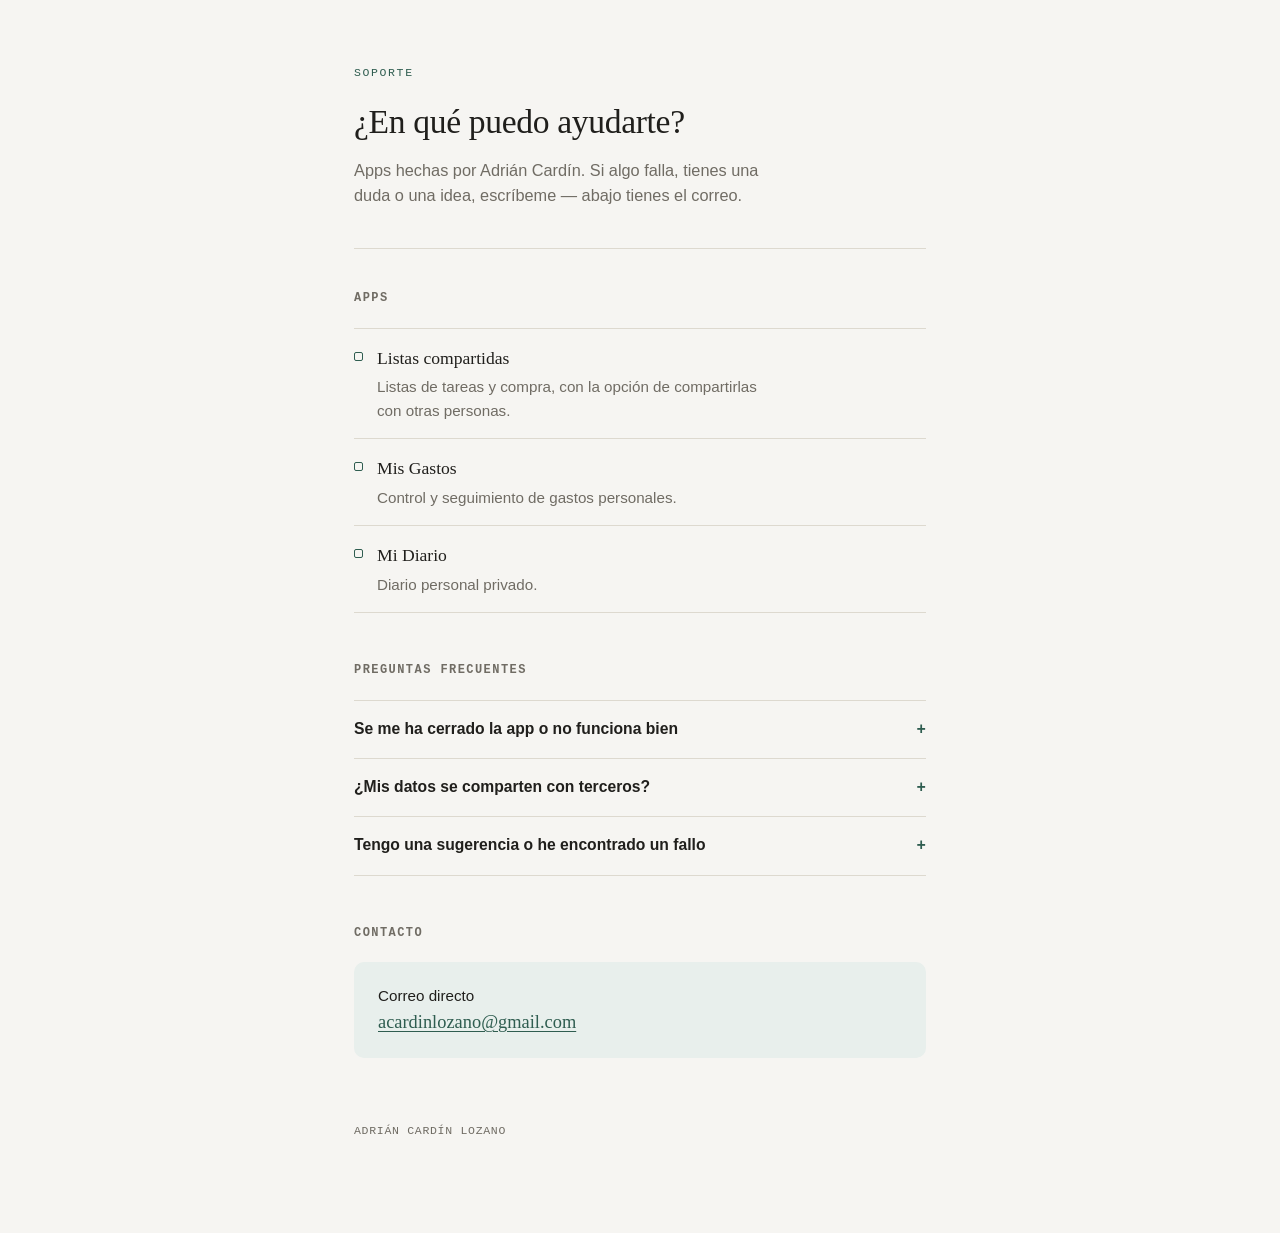
==== index.html @ 0faee0c0 "Add files via upload" ====
<!DOCTYPE html>
<html lang="es">
<head>
<meta charset="UTF-8">
<meta name="viewport" content="width=device-width, initial-scale=1.0">
<title>Soporte — Adrián Cardín</title>
<style>
  :root {
    color-scheme: light dark;
    --bg: #f6f5f2;
    --fg: #201f1c;
    --muted: #706c64;
    --line: #ddd9cf;
    --accent: #2f5d50;
    --accent-tint: #e8efec;
    --font-display: ui-serif, Charter, "Iowan Old Style", "Palatino Linotype", Georgia, serif;
    --font-body: -apple-system, BlinkMacSystemFont, "SF Pro Text", "Helvetica Neue", Arial, sans-serif;
    --font-label: ui-monospace, "SF Mono", Menlo, Consolas, monospace;
  }
  @media (prefers-color-scheme: dark) {
    :root {
      --bg: #16181a;
      --fg: #eceae5;
      --muted: #9a978f;
      --line: #2b2e2f;
      --accent: #6fa593;
      --accent-tint: #1c2624;
    }
  }
  :root[data-theme="dark"] {
    --bg: #16181a;
    --fg: #eceae5;
    --muted: #9a978f;
    --line: #2b2e2f;
    --accent: #6fa593;
    --accent-tint: #1c2624;
  }
  :root[data-theme="light"] {
    --bg: #f6f5f2;
    --fg: #201f1c;
    --muted: #706c64;
    --line: #ddd9cf;
    --accent: #2f5d50;
    --accent-tint: #e8efec;
  }

  * { box-sizing: border-box; }
  @media (prefers-reduced-motion: reduce) {
    * { transition: none !important; animation: none !important; }
  }

  body {
    margin: 0;
    background: var(--bg);
    color: var(--fg);
    font-family: var(--font-body);
    line-height: 1.55;
    -webkit-font-smoothing: antialiased;
  }

  main {
    max-width: 620px;
    margin: 0 auto;
    padding: 64px 24px 96px;
  }

  .eyebrow {
    font-family: var(--font-label);
    font-size: 0.72rem;
    letter-spacing: 0.14em;
    text-transform: uppercase;
    color: var(--accent);
    margin: 0 0 14px;
  }

  h1 {
    font-family: var(--font-display);
    font-weight: 500;
    font-size: 2.1rem;
    letter-spacing: -0.01em;
    text-wrap: balance;
    margin: 0 0 10px;
  }

  p.lead {
    color: var(--muted);
    max-width: 46ch;
    margin: 0 0 8px;
    font-size: 1.02rem;
  }

  hr {
    border: none;
    border-top: 1px solid var(--line);
    margin: 40px 0;
  }

  h2 {
    font-family: var(--font-label);
    font-size: 0.75rem;
    letter-spacing: 0.12em;
    text-transform: uppercase;
    color: var(--muted);
    margin: 0 0 20px;
  }

  section + section { margin-top: 48px; }

  .app-row {
    display: flex;
    gap: 14px;
    padding: 16px 0;
    border-top: 1px solid var(--line);
  }
  .app-row:last-child { border-bottom: 1px solid var(--line); }

  .marker {
    flex: none;
    width: 9px;
    height: 9px;
    margin-top: 7px;
    border: 1.5px solid var(--accent);
    border-radius: 2px;
  }

  .app-row h3 {
    font-family: var(--font-display);
    font-weight: 500;
    font-size: 1.1rem;
    margin: 0 0 3px;
  }
  .app-row p {
    margin: 0;
    color: var(--muted);
    font-size: 0.95rem;
    max-width: 48ch;
  }

  details {
    border-top: 1px solid var(--line);
    padding: 16px 0;
  }
  details:last-child { border-bottom: 1px solid var(--line); }

  summary {
    cursor: pointer;
    list-style: none;
    display: flex;
    align-items: baseline;
    justify-content: space-between;
    gap: 16px;
    font-weight: 600;
    font-size: 0.98rem;
  }
  summary::-webkit-details-marker { display: none; }

  summary .toggle {
    font-family: var(--font-label);
    color: var(--accent);
    flex: none;
  }
  details[open] summary .toggle::before { content: "–"; }
  summary .toggle::before { content: "+"; }

  details p {
    color: var(--muted);
    font-size: 0.95rem;
    max-width: 50ch;
    margin: 12px 0 0;
  }

  a {
    color: var(--accent);
    text-underline-offset: 3px;
  }
  a:focus-visible, summary:focus-visible {
    outline: 2px solid var(--accent);
    outline-offset: 3px;
  }

  .contact {
    background: var(--accent-tint);
    border-radius: 10px;
    padding: 22px 24px;
    margin-top: 20px;
  }
  .contact p {
    margin: 0;
    font-size: 0.95rem;
  }
  .contact a {
    font-family: var(--font-display);
    font-size: 1.15rem;
    font-weight: 500;
  }

  footer {
    margin-top: 64px;
    font-family: var(--font-label);
    font-size: 0.72rem;
    letter-spacing: 0.06em;
    color: var(--muted);
  }
</style>
</head>
<body>
<main>
  <p class="eyebrow">Soporte</p>
  <h1>¿En qué puedo ayudarte?</h1>
  <p class="lead">Apps hechas por Adrián Cardín. Si algo falla, tienes una duda o una idea, escríbeme — abajo tienes el correo.</p>

  <hr>

  <section>
    <h2>Apps</h2>

    <div class="app-row">
      <span class="marker"></span>
      <div>
        <h3>Listas compartidas</h3>
        <p>Listas de tareas y compra, con la opción de compartirlas con otras personas.</p>
      </div>
    </div>

    <div class="app-row">
      <span class="marker"></span>
      <div>
        <h3>Mis Gastos</h3>
        <p>Control y seguimiento de gastos personales.</p>
      </div>
    </div>

    <div class="app-row">
      <span class="marker"></span>
      <div>
        <h3>Mi Diario</h3>
        <p>Diario personal privado.</p>
      </div>
    </div>
  </section>

  <section>
    <h2>Preguntas frecuentes</h2>

    <details>
      <summary>Se me ha cerrado la app o no funciona bien<span class="toggle"></span></summary>
      <p>Escríbeme indicando el nombre de la app, el modelo de tu dispositivo y qué estabas haciendo cuando ocurrió. Intento responder lo antes posible.</p>
    </details>

    <details>
      <summary>¿Mis datos se comparten con terceros?<span class="toggle"></span></summary>
      <p>No. Los datos se guardan en tu dispositivo y, si la app lo permite, en tu propia cuenta de iCloud, para que puedas usarlos entre tus dispositivos o compartirlos con quien tú elijas.</p>
    </details>

    <details>
      <summary>Tengo una sugerencia o he encontrado un fallo<span class="toggle"></span></summary>
      <p>Cualquier idea o error que me cuentes ayuda a mejorar la app. Escríbeme al correo de abajo.</p>
    </details>
  </section>

  <section>
    <h2>Contacto</h2>
    <div class="contact">
      <p>Correo directo</p>
      <a href="mailto:acardinlozano@gmail.com">acardinlozano@gmail.com</a>
    </div>
  </section>

  <footer>ADRIÁN CARDÍN LOZANO</footer>
</main>
</body>
</html>
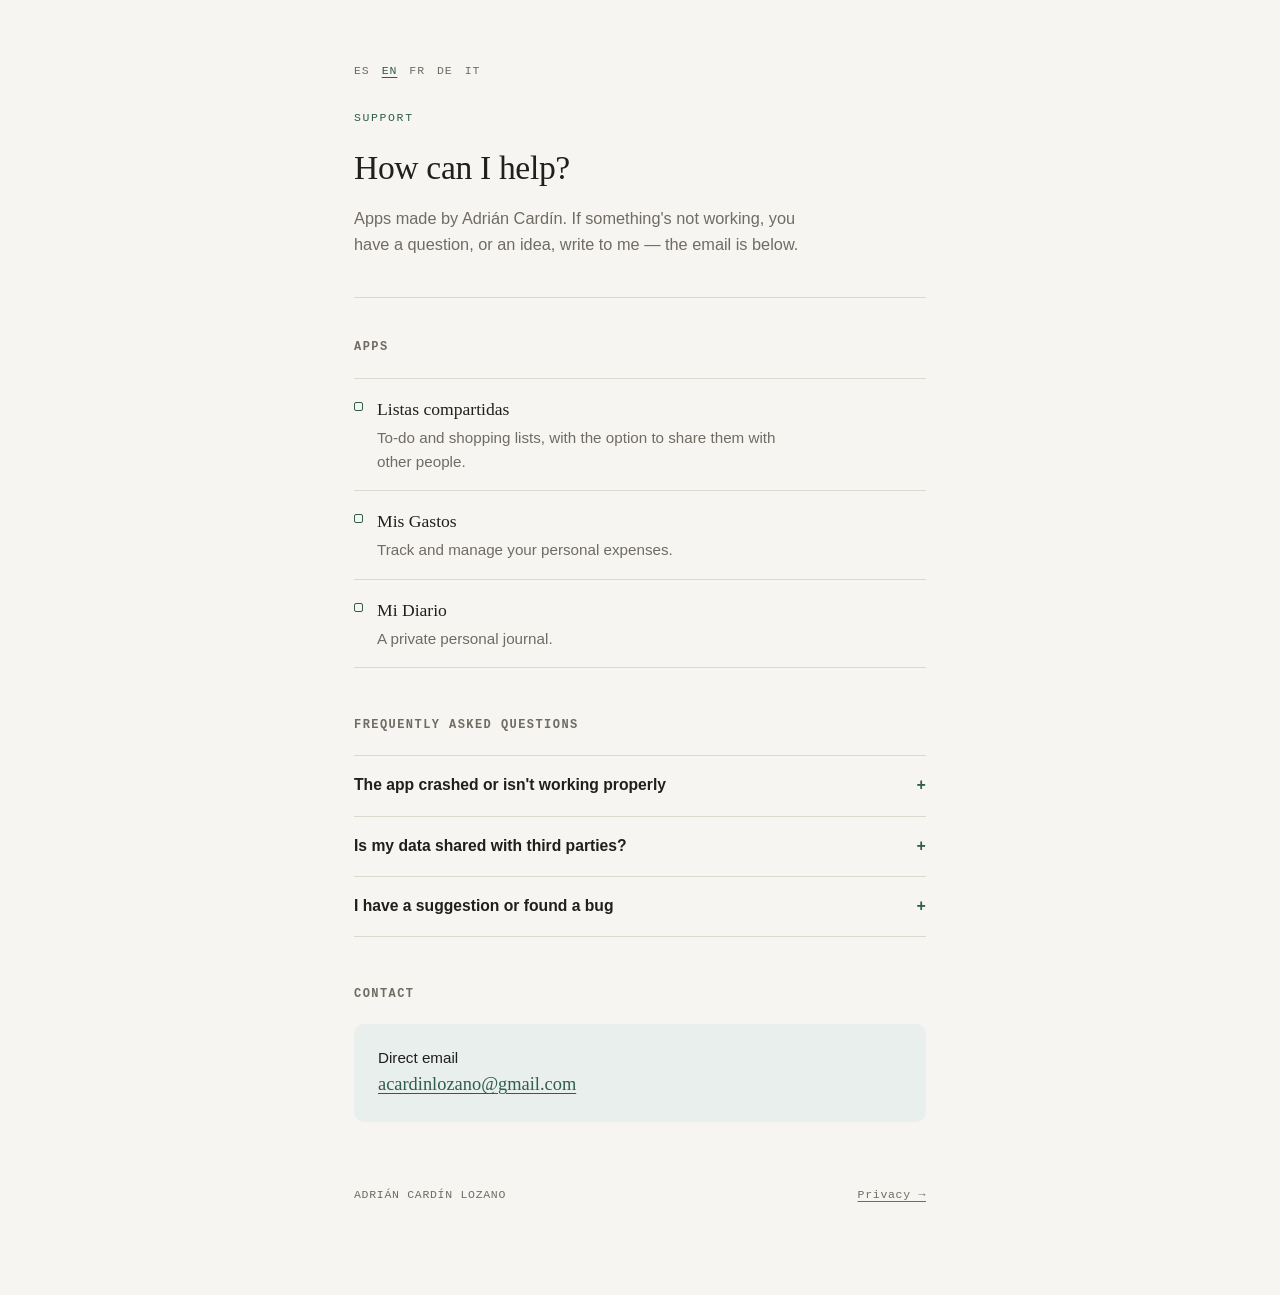
==== commit 9e1b69fc: "Add files via upload" ====
--- a/index.html
+++ b/index.html
@@ -4,221 +4,26 @@
 <meta charset="UTF-8">
 <meta name="viewport" content="width=device-width, initial-scale=1.0">
 <title>Soporte — Adrián Cardín</title>
-<style>
-  :root {
-    color-scheme: light dark;
-    --bg: #f6f5f2;
-    --fg: #201f1c;
-    --muted: #706c64;
-    --line: #ddd9cf;
-    --accent: #2f5d50;
-    --accent-tint: #e8efec;
-    --font-display: ui-serif, Charter, "Iowan Old Style", "Palatino Linotype", Georgia, serif;
-    --font-body: -apple-system, BlinkMacSystemFont, "SF Pro Text", "Helvetica Neue", Arial, sans-serif;
-    --font-label: ui-monospace, "SF Mono", Menlo, Consolas, monospace;
-  }
-  @media (prefers-color-scheme: dark) {
-    :root {
-      --bg: #16181a;
-      --fg: #eceae5;
-      --muted: #9a978f;
-      --line: #2b2e2f;
-      --accent: #6fa593;
-      --accent-tint: #1c2624;
-    }
-  }
-  :root[data-theme="dark"] {
-    --bg: #16181a;
-    --fg: #eceae5;
-    --muted: #9a978f;
-    --line: #2b2e2f;
-    --accent: #6fa593;
-    --accent-tint: #1c2624;
-  }
-  :root[data-theme="light"] {
-    --bg: #f6f5f2;
-    --fg: #201f1c;
-    --muted: #706c64;
-    --line: #ddd9cf;
-    --accent: #2f5d50;
-    --accent-tint: #e8efec;
-  }
+<link rel="stylesheet" href="css/style.css">
+</head>
+<body class="page-support">
+<main>
+  <nav class="lang-switch" data-lang-switch aria-label="Selector de idioma"></nav>
 
-  * { box-sizing: border-box; }
-  @media (prefers-reduced-motion: reduce) {
-    * { transition: none !important; animation: none !important; }
-  }
-
-  body {
-    margin: 0;
-    background: var(--bg);
-    color: var(--fg);
-    font-family: var(--font-body);
-    line-height: 1.55;
-    -webkit-font-smoothing: antialiased;
-  }
-
-  main {
-    max-width: 620px;
-    margin: 0 auto;
-    padding: 64px 24px 96px;
-  }
-
-  .eyebrow {
-    font-family: var(--font-label);
-    font-size: 0.72rem;
-    letter-spacing: 0.14em;
-    text-transform: uppercase;
-    color: var(--accent);
-    margin: 0 0 14px;
-  }
-
-  h1 {
-    font-family: var(--font-display);
-    font-weight: 500;
-    font-size: 2.1rem;
-    letter-spacing: -0.01em;
-    text-wrap: balance;
-    margin: 0 0 10px;
-  }
-
-  p.lead {
-    color: var(--muted);
-    max-width: 46ch;
-    margin: 0 0 8px;
-    font-size: 1.02rem;
-  }
-
-  hr {
-    border: none;
-    border-top: 1px solid var(--line);
-    margin: 40px 0;
-  }
-
-  h2 {
-    font-family: var(--font-label);
-    font-size: 0.75rem;
-    letter-spacing: 0.12em;
-    text-transform: uppercase;
-    color: var(--muted);
-    margin: 0 0 20px;
-  }
-
-  section + section { margin-top: 48px; }
-
-  .app-row {
-    display: flex;
-    gap: 14px;
-    padding: 16px 0;
-    border-top: 1px solid var(--line);
-  }
-  .app-row:last-child { border-bottom: 1px solid var(--line); }
-
-  .marker {
-    flex: none;
-    width: 9px;
-    height: 9px;
-    margin-top: 7px;
-    border: 1.5px solid var(--accent);
-    border-radius: 2px;
-  }
-
-  .app-row h3 {
-    font-family: var(--font-display);
-    font-weight: 500;
-    font-size: 1.1rem;
-    margin: 0 0 3px;
-  }
-  .app-row p {
-    margin: 0;
-    color: var(--muted);
-    font-size: 0.95rem;
-    max-width: 48ch;
-  }
-
-  details {
-    border-top: 1px solid var(--line);
-    padding: 16px 0;
-  }
-  details:last-child { border-bottom: 1px solid var(--line); }
-
-  summary {
-    cursor: pointer;
-    list-style: none;
-    display: flex;
-    align-items: baseline;
-    justify-content: space-between;
-    gap: 16px;
-    font-weight: 600;
-    font-size: 0.98rem;
-  }
-  summary::-webkit-details-marker { display: none; }
-
-  summary .toggle {
-    font-family: var(--font-label);
-    color: var(--accent);
-    flex: none;
-  }
-  details[open] summary .toggle::before { content: "–"; }
-  summary .toggle::before { content: "+"; }
-
-  details p {
-    color: var(--muted);
-    font-size: 0.95rem;
-    max-width: 50ch;
-    margin: 12px 0 0;
-  }
-
-  a {
-    color: var(--accent);
-    text-underline-offset: 3px;
-  }
-  a:focus-visible, summary:focus-visible {
-    outline: 2px solid var(--accent);
-    outline-offset: 3px;
-  }
-
-  .contact {
-    background: var(--accent-tint);
-    border-radius: 10px;
-    padding: 22px 24px;
-    margin-top: 20px;
-  }
-  .contact p {
-    margin: 0;
-    font-size: 0.95rem;
-  }
-  .contact a {
-    font-family: var(--font-display);
-    font-size: 1.15rem;
-    font-weight: 500;
-  }
-
-  footer {
-    margin-top: 64px;
-    font-family: var(--font-label);
-    font-size: 0.72rem;
-    letter-spacing: 0.06em;
-    color: var(--muted);
-  }
-</style>
-</head>
-<body>
-<main>
-  <p class="eyebrow">Soporte</p>
-  <h1>¿En qué puedo ayudarte?</h1>
-  <p class="lead">Apps hechas por Adrián Cardín. Si algo falla, tienes una duda o una idea, escríbeme — abajo tienes el correo.</p>
+  <p class="eyebrow" data-i18n="support.eyebrow">Soporte</p>
+  <h1 data-i18n="support.h1">¿En qué puedo ayudarte?</h1>
+  <p class="lead" data-i18n="support.lead">Apps hechas por Adrián Cardín. Si algo falla, tienes una duda o una idea, escríbeme — abajo tienes el correo.</p>
 
   <hr>
 
   <section>
-    <h2>Apps</h2>
+    <h2 data-i18n="support.apps.title">Apps</h2>
 
     <div class="app-row">
       <span class="marker"></span>
       <div>
         <h3>Listas compartidas</h3>
-        <p>Listas de tareas y compra, con la opción de compartirlas con otras personas.</p>
+        <p data-i18n="support.apps.app1.desc">Listas de tareas y compra, con la opción de compartirlas con otras personas.</p>
       </div>
     </div>
 
@@ -226,7 +31,7 @@
       <span class="marker"></span>
       <div>
         <h3>Mis Gastos</h3>
-        <p>Control y seguimiento de gastos personales.</p>
+        <p data-i18n="support.apps.app2.desc">Control y seguimiento de gastos personales.</p>
       </div>
     </div>
 
@@ -234,39 +39,43 @@
       <span class="marker"></span>
       <div>
         <h3>Mi Diario</h3>
-        <p>Diario personal privado.</p>
+        <p data-i18n="support.apps.app3.desc">Diario personal privado.</p>
       </div>
     </div>
   </section>
 
   <section>
-    <h2>Preguntas frecuentes</h2>
+    <h2 data-i18n="support.faq.title">Preguntas frecuentes</h2>
 
     <details>
-      <summary>Se me ha cerrado la app o no funciona bien<span class="toggle"></span></summary>
-      <p>Escríbeme indicando el nombre de la app, el modelo de tu dispositivo y qué estabas haciendo cuando ocurrió. Intento responder lo antes posible.</p>
+      <summary><span data-i18n="support.faq.q1">Se me ha cerrado la app o no funciona bien</span><span class="toggle"></span></summary>
+      <p data-i18n="support.faq.a1">Escríbeme indicando el nombre de la app, el modelo de tu dispositivo y qué estabas haciendo cuando ocurrió. Intento responder lo antes posible.</p>
     </details>
 
     <details>
-      <summary>¿Mis datos se comparten con terceros?<span class="toggle"></span></summary>
-      <p>No. Los datos se guardan en tu dispositivo y, si la app lo permite, en tu propia cuenta de iCloud, para que puedas usarlos entre tus dispositivos o compartirlos con quien tú elijas.</p>
+      <summary><span data-i18n="support.faq.q2">¿Mis datos se comparten con terceros?</span><span class="toggle"></span></summary>
+      <p data-i18n="support.faq.a2">No. Los datos se guardan en tu dispositivo y, si la app lo permite, en tu propia cuenta de iCloud, para que puedas usarlos entre tus dispositivos o compartirlos con quien tú elijas.</p>
     </details>
 
     <details>
-      <summary>Tengo una sugerencia o he encontrado un fallo<span class="toggle"></span></summary>
-      <p>Cualquier idea o error que me cuentes ayuda a mejorar la app. Escríbeme al correo de abajo.</p>
+      <summary><span data-i18n="support.faq.q3">Tengo una sugerencia o he encontrado un fallo</span><span class="toggle"></span></summary>
+      <p data-i18n="support.faq.a3">Cualquier idea o error que me cuentes ayuda a mejorar la app. Escríbeme al correo de abajo.</p>
     </details>
   </section>
 
   <section>
-    <h2>Contacto</h2>
+    <h2 data-i18n="support.contact.title">Contacto</h2>
     <div class="contact">
-      <p>Correo directo</p>
+      <p data-i18n="support.contact.label">Correo directo</p>
       <a href="mailto:acardinlozano@gmail.com">acardinlozano@gmail.com</a>
     </div>
   </section>
 
-  <footer>ADRIÁN CARDÍN LOZANO</footer>
+  <footer>
+    <span>ADRIÁN CARDÍN LOZANO</span>
+    <a href="privacidad.html" data-i18n="support.footer.privacyLink">Privacidad →</a>
+  </footer>
 </main>
+<script src="traducciones/i18n.js" defer></script>
 </body>
 </html>
--- a/css/style.css
+++ b/css/style.css
@@ -0,0 +1,267 @@
+/* Tokens compartidos por todas las páginas del sitio */
+:root {
+  color-scheme: light dark;
+  --bg: #f6f5f2;
+  --fg: #201f1c;
+  --muted: #706c64;
+  --line: #ddd9cf;
+  --accent: #2f5d50;
+  --accent-tint: #e8efec;
+  --font-display: ui-serif, Charter, "Iowan Old Style", "Palatino Linotype", Georgia, serif;
+  --font-body: -apple-system, BlinkMacSystemFont, "SF Pro Text", "Helvetica Neue", Arial, sans-serif;
+  --font-label: ui-monospace, "SF Mono", Menlo, Consolas, monospace;
+}
+@media (prefers-color-scheme: dark) {
+  :root {
+    --bg: #16181a;
+    --fg: #eceae5;
+    --muted: #9a978f;
+    --line: #2b2e2f;
+    --accent: #6fa593;
+    --accent-tint: #1c2624;
+  }
+}
+:root[data-theme="dark"] {
+  --bg: #16181a;
+  --fg: #eceae5;
+  --muted: #9a978f;
+  --line: #2b2e2f;
+  --accent: #6fa593;
+  --accent-tint: #1c2624;
+}
+:root[data-theme="light"] {
+  --bg: #f6f5f2;
+  --fg: #201f1c;
+  --muted: #706c64;
+  --line: #ddd9cf;
+  --accent: #2f5d50;
+  --accent-tint: #e8efec;
+}
+
+* { box-sizing: border-box; }
+@media (prefers-reduced-motion: reduce) {
+  * { transition: none !important; animation: none !important; }
+}
+
+body {
+  margin: 0;
+  background: var(--bg);
+  color: var(--fg);
+  font-family: var(--font-body);
+  line-height: 1.6;
+  -webkit-font-smoothing: antialiased;
+}
+
+main {
+  max-width: 620px;
+  margin: 0 auto;
+  padding: 64px 24px 96px;
+}
+
+.lang-switch {
+  display: flex;
+  gap: 12px;
+  margin-bottom: 32px;
+}
+.lang-switch button {
+  font-family: var(--font-label);
+  font-size: 0.72rem;
+  letter-spacing: 0.08em;
+  background: none;
+  border: none;
+  padding: 0;
+  color: var(--muted);
+  cursor: pointer;
+}
+.lang-switch button[aria-current="true"] {
+  color: var(--accent);
+  text-decoration: underline;
+  text-underline-offset: 3px;
+}
+.lang-switch button:hover { color: var(--fg); }
+.lang-switch button:focus-visible {
+  outline: 2px solid var(--accent);
+  outline-offset: 3px;
+}
+
+.eyebrow {
+  font-family: var(--font-label);
+  font-size: 0.72rem;
+  letter-spacing: 0.14em;
+  text-transform: uppercase;
+  color: var(--accent);
+  margin: 0 0 14px;
+}
+
+h1 {
+  font-family: var(--font-display);
+  font-weight: 500;
+  font-size: 2.1rem;
+  letter-spacing: -0.01em;
+  text-wrap: balance;
+  margin: 0 0 10px;
+}
+
+p.lead {
+  color: var(--muted);
+  max-width: 50ch;
+  margin: 0 0 8px;
+  font-size: 1.02rem;
+}
+
+.updated {
+  font-family: var(--font-label);
+  font-size: 0.75rem;
+  color: var(--muted);
+  margin: 18px 0 0;
+}
+
+hr {
+  border: none;
+  border-top: 1px solid var(--line);
+  margin: 40px 0;
+}
+
+a {
+  color: var(--accent);
+  text-underline-offset: 3px;
+}
+a:focus-visible, summary:focus-visible {
+  outline: 2px solid var(--accent);
+  outline-offset: 3px;
+}
+
+.contact {
+  background: var(--accent-tint);
+  border-radius: 10px;
+  padding: 22px 24px;
+  margin-top: 16px;
+}
+.contact p {
+  margin: 0;
+  font-size: 0.95rem;
+}
+.contact a {
+  font-family: var(--font-display);
+  font-size: 1.15rem;
+  font-weight: 500;
+}
+
+footer {
+  margin-top: 64px;
+  font-family: var(--font-label);
+  font-size: 0.72rem;
+  letter-spacing: 0.06em;
+  color: var(--muted);
+  display: flex;
+  justify-content: space-between;
+  gap: 16px;
+  flex-wrap: wrap;
+}
+footer a { color: var(--muted); }
+
+/* --- Página "Soporte" (index.html) --- */
+
+.page-support h2 {
+  font-family: var(--font-label);
+  font-size: 0.75rem;
+  letter-spacing: 0.12em;
+  text-transform: uppercase;
+  color: var(--muted);
+  margin: 0 0 20px;
+}
+
+.page-support section + section { margin-top: 48px; }
+
+.app-row {
+  display: flex;
+  gap: 14px;
+  padding: 16px 0;
+  border-top: 1px solid var(--line);
+}
+.app-row:last-child { border-bottom: 1px solid var(--line); }
+
+.marker {
+  flex: none;
+  width: 9px;
+  height: 9px;
+  margin-top: 7px;
+  border: 1.5px solid var(--accent);
+  border-radius: 2px;
+}
+
+.app-row h3 {
+  font-family: var(--font-display);
+  font-weight: 500;
+  font-size: 1.1rem;
+  margin: 0 0 3px;
+}
+.app-row p {
+  margin: 0;
+  color: var(--muted);
+  font-size: 0.95rem;
+  max-width: 48ch;
+}
+
+details {
+  border-top: 1px solid var(--line);
+  padding: 16px 0;
+}
+details:last-child { border-bottom: 1px solid var(--line); }
+
+summary {
+  cursor: pointer;
+  list-style: none;
+  display: flex;
+  align-items: baseline;
+  justify-content: space-between;
+  gap: 16px;
+  font-weight: 600;
+  font-size: 0.98rem;
+}
+summary::-webkit-details-marker { display: none; }
+
+summary .toggle {
+  font-family: var(--font-label);
+  color: var(--accent);
+  flex: none;
+}
+details[open] summary .toggle::before { content: "–"; }
+summary .toggle::before { content: "+"; }
+
+details p {
+  color: var(--muted);
+  font-size: 0.95rem;
+  max-width: 50ch;
+  margin: 12px 0 0;
+}
+
+/* --- Página "Privacidad" (privacidad.html) --- */
+
+.page-privacy h2 {
+  font-family: var(--font-display);
+  font-weight: 500;
+  font-size: 1.2rem;
+  margin: 0 0 12px;
+}
+
+.page-privacy section + section {
+  margin-top: 36px;
+  padding-top: 36px;
+  border-top: 1px solid var(--line);
+}
+
+.page-privacy section p,
+.page-privacy section li {
+  max-width: 58ch;
+  font-size: 0.98rem;
+}
+
+.page-privacy section p + p { margin-top: 12px; }
+
+.page-privacy ul {
+  margin: 0;
+  padding-left: 1.1em;
+}
+.page-privacy li { margin-bottom: 8px; }
+.page-privacy li:last-child { margin-bottom: 0; }
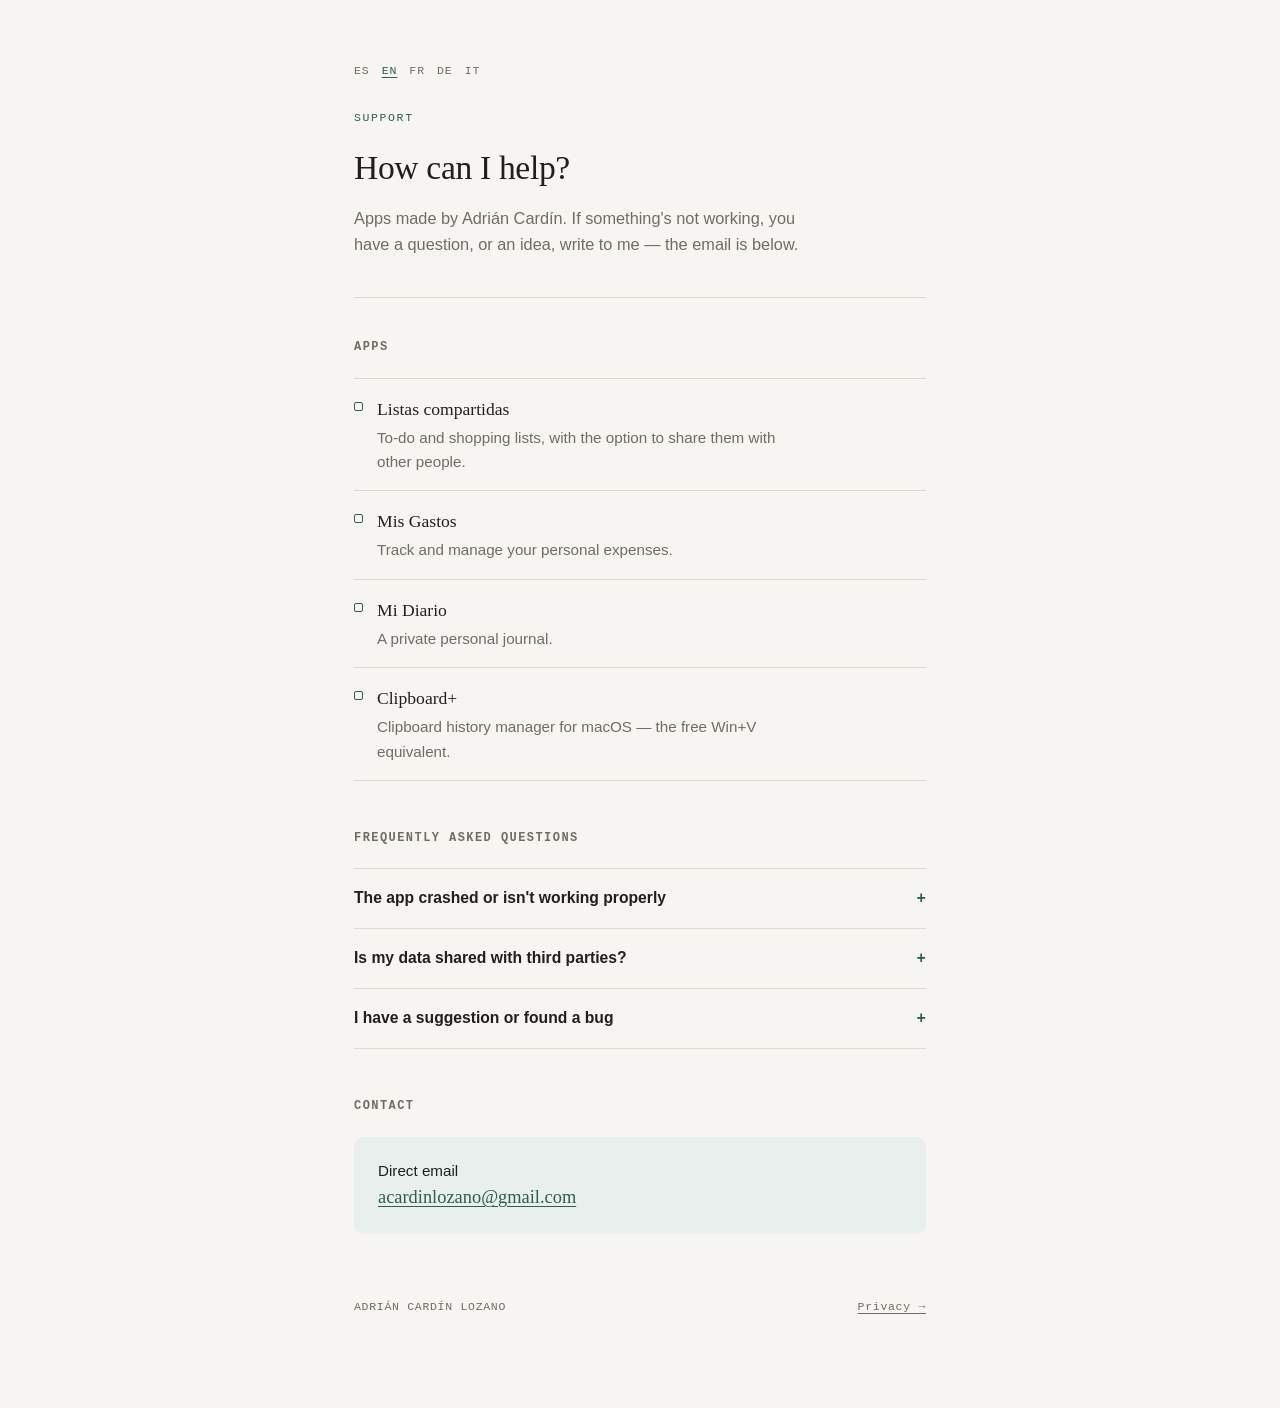
==== commit 7da11531: "Add Clipboard+ as fourth app Adds Clipboard+ (macOS) to the support page and a dedicated privacy sec" ====
--- a/index.html
+++ b/index.html
@@ -42,6 +42,14 @@
         <p data-i18n="support.apps.app3.desc">Diario personal privado.</p>
       </div>
     </div>
+
+    <div class="app-row">
+      <span class="marker"></span>
+      <div>
+        <h3>Clipboard+</h3>
+        <p data-i18n="support.apps.app4.desc">Historial del portapapeles para macOS — el equivalente a Win+V, gratis.</p>
+      </div>
+    </div>
   </section>
 
   <section>
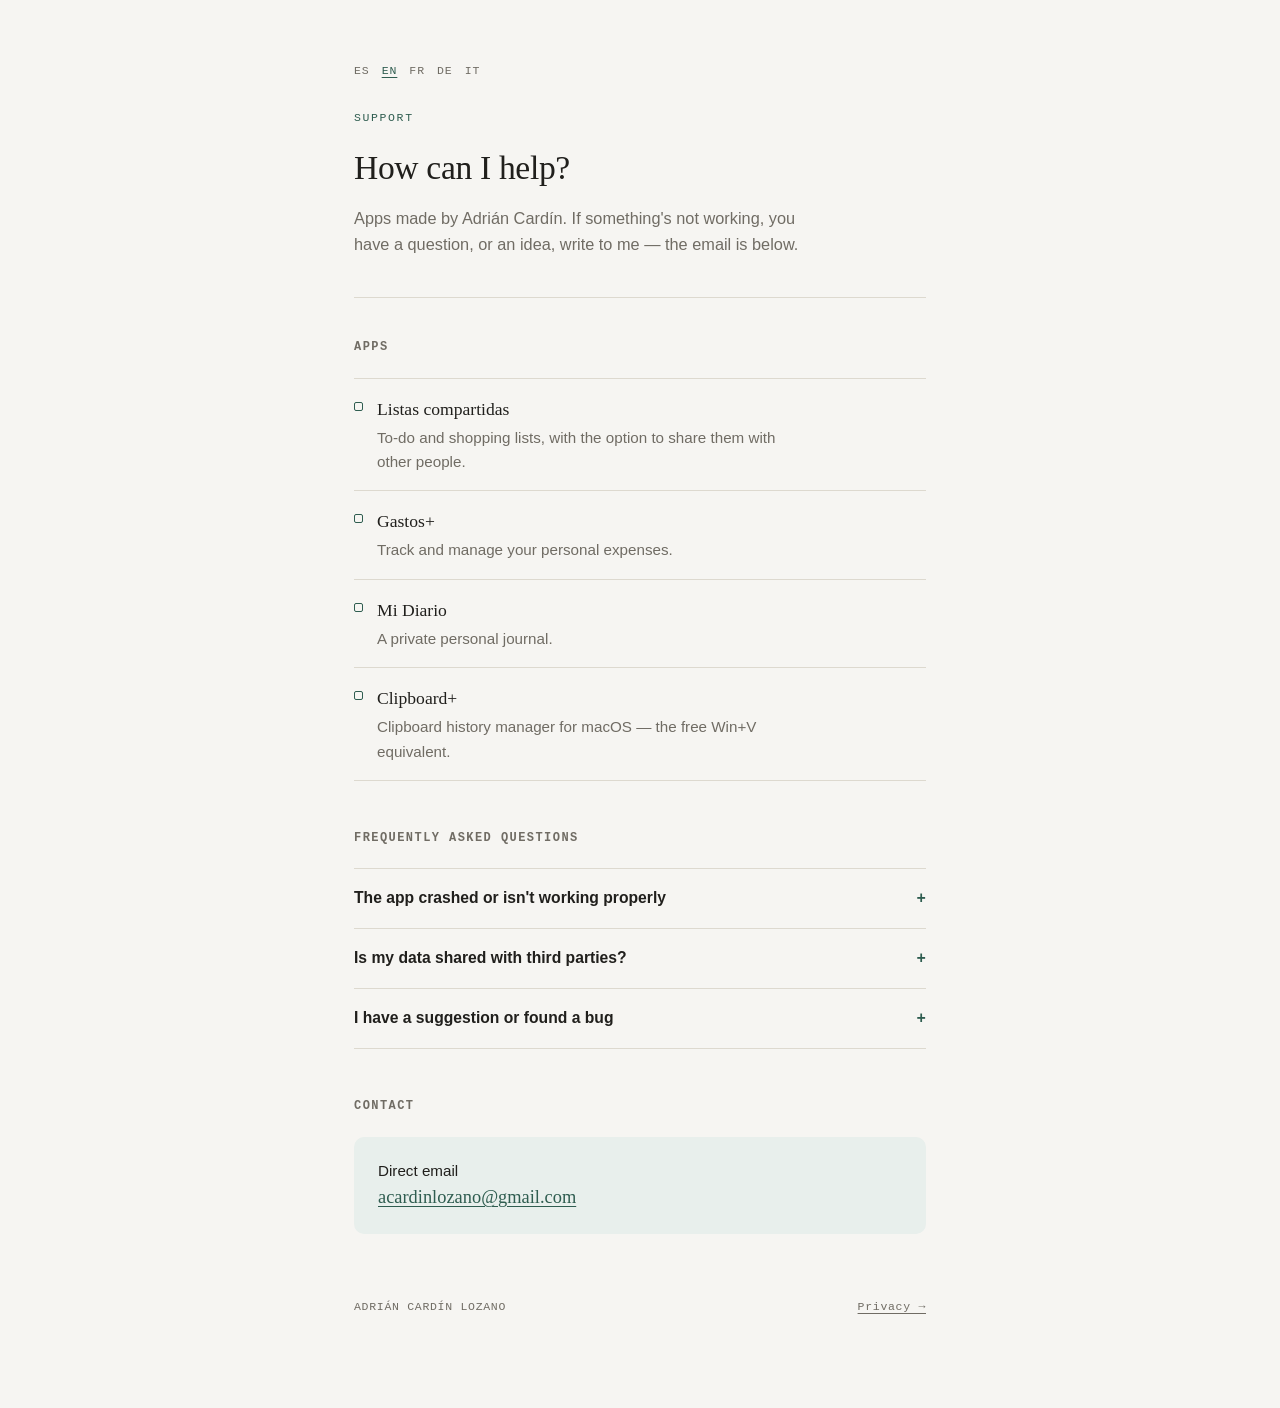
==== commit b93467d8: "Renombrar Mis Gastos a Gastos+" ====
--- a/index.html
+++ b/index.html
@@ -30,7 +30,7 @@
     <div class="app-row">
       <span class="marker"></span>
       <div>
-        <h3>Mis Gastos</h3>
+        <h3>Gastos+</h3>
         <p data-i18n="support.apps.app2.desc">Control y seguimiento de gastos personales.</p>
       </div>
     </div>
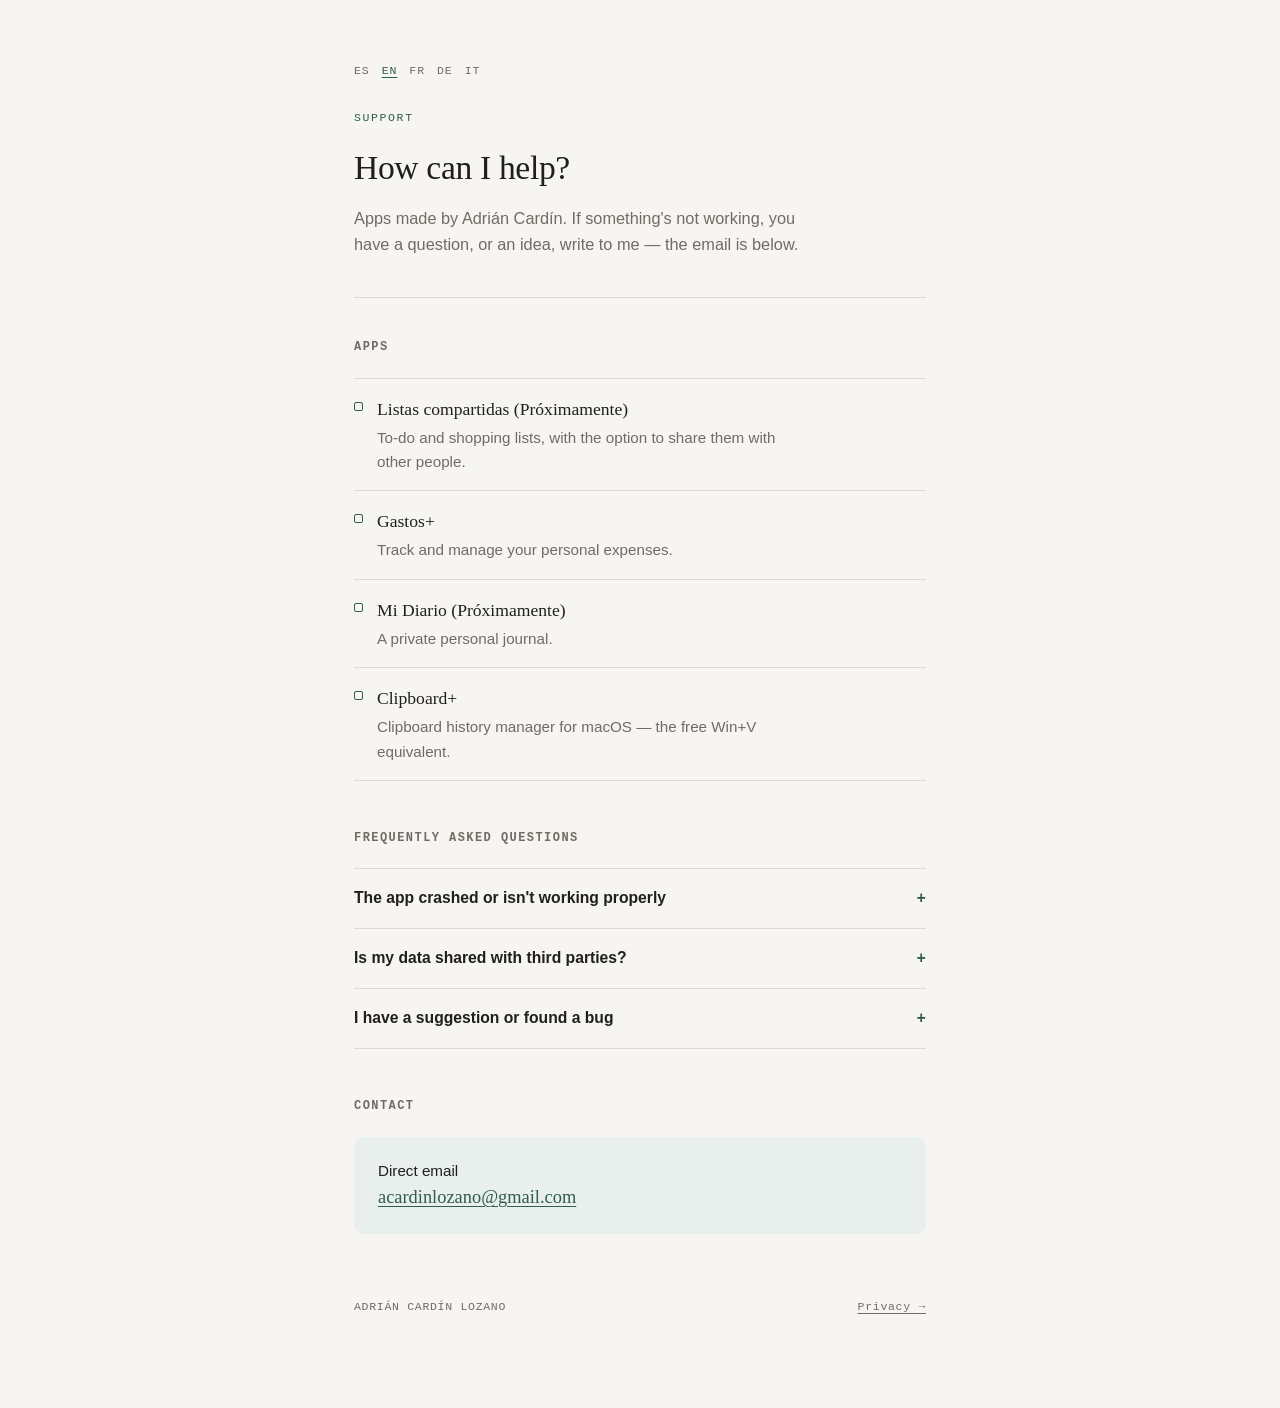
==== commit 78f23b73: "Marcar Listas compartidas y Mi Diario como Próximamente" ====
--- a/index.html
+++ b/index.html
@@ -22,7 +22,7 @@
     <div class="app-row">
       <span class="marker"></span>
       <div>
-        <h3>Listas compartidas</h3>
+        <h3>Listas compartidas (Próximamente)</h3>
         <p data-i18n="support.apps.app1.desc">Listas de tareas y compra, con la opción de compartirlas con otras personas.</p>
       </div>
     </div>
@@ -38,7 +38,7 @@
     <div class="app-row">
       <span class="marker"></span>
       <div>
-        <h3>Mi Diario</h3>
+        <h3>Mi Diario (Próximamente)</h3>
         <p data-i18n="support.apps.app3.desc">Diario personal privado.</p>
       </div>
     </div>
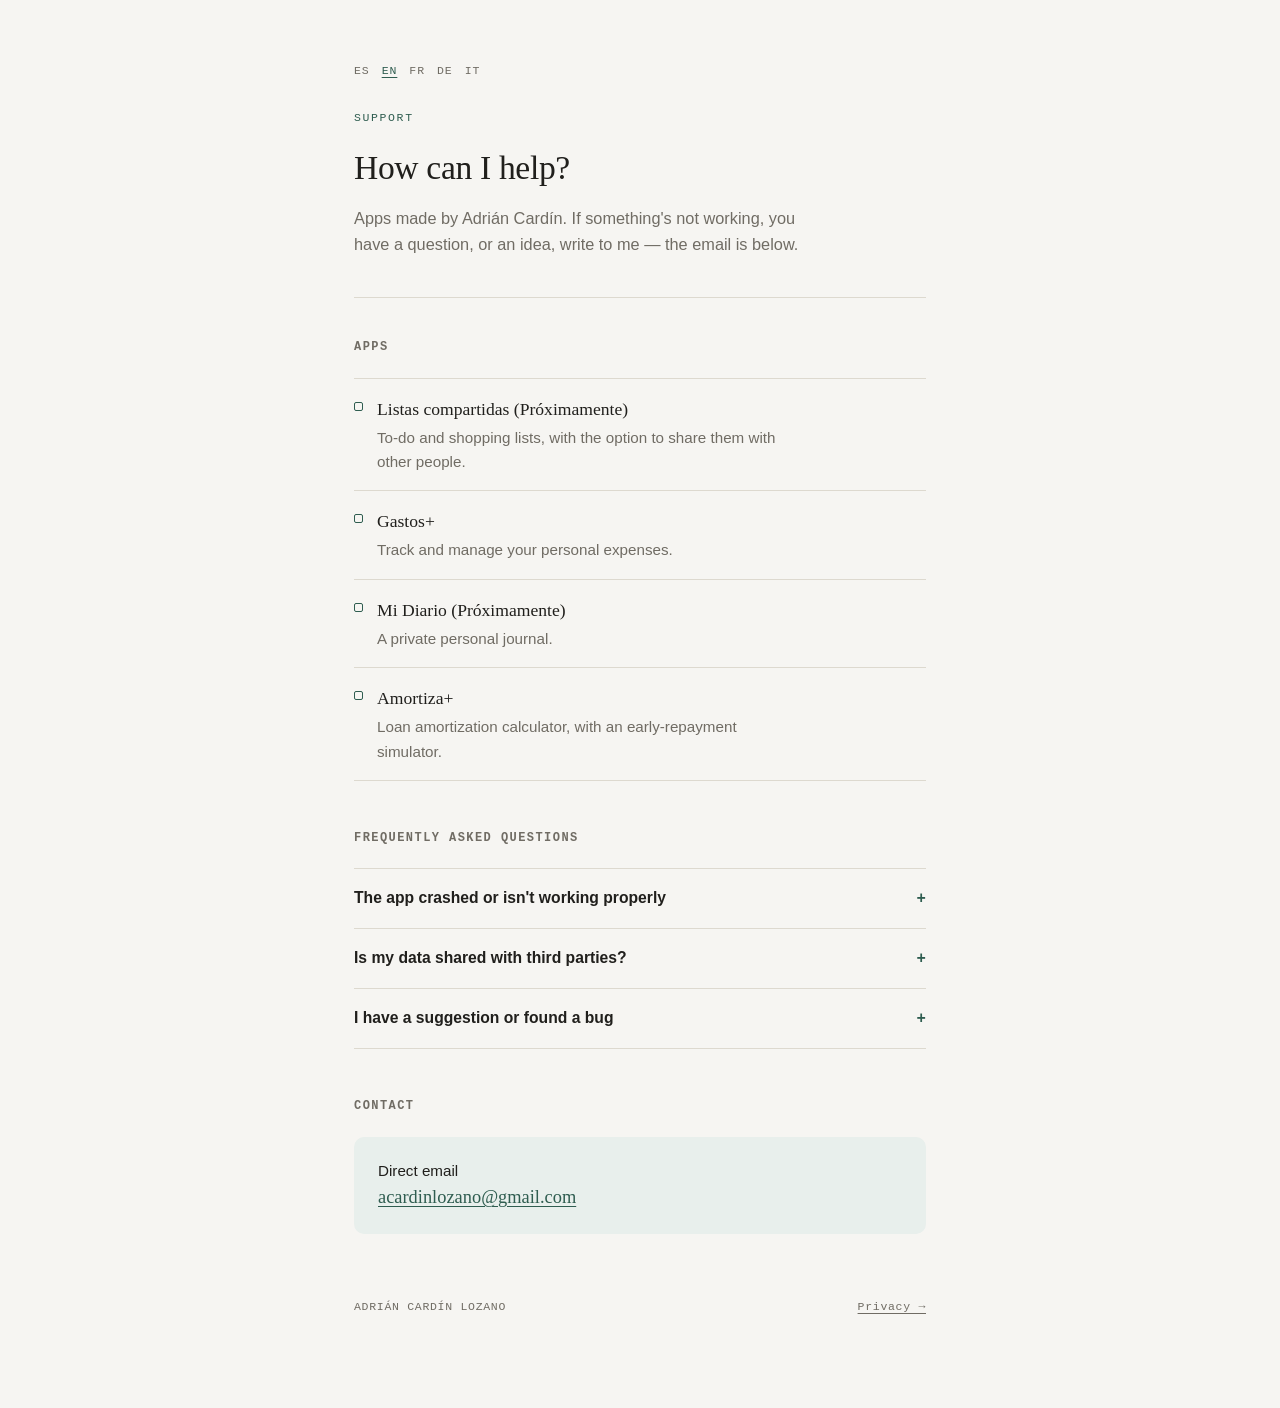
==== commit 629e9803: "Sustituir Clipboard+ por Amortiza+ como cuarta app Amortiza+ ya está publicada en la App Store; reem" ====
--- a/index.html
+++ b/index.html
@@ -46,8 +46,8 @@
     <div class="app-row">
       <span class="marker"></span>
       <div>
-        <h3>Clipboard+</h3>
-        <p data-i18n="support.apps.app4.desc">Historial del portapapeles para macOS — el equivalente a Win+V, gratis.</p>
+        <h3>Amortiza+</h3>
+        <p data-i18n="support.apps.app4.desc">Calculadora de amortización de préstamos, con simulador de amortizaciones anticipadas.</p>
       </div>
     </div>
   </section>
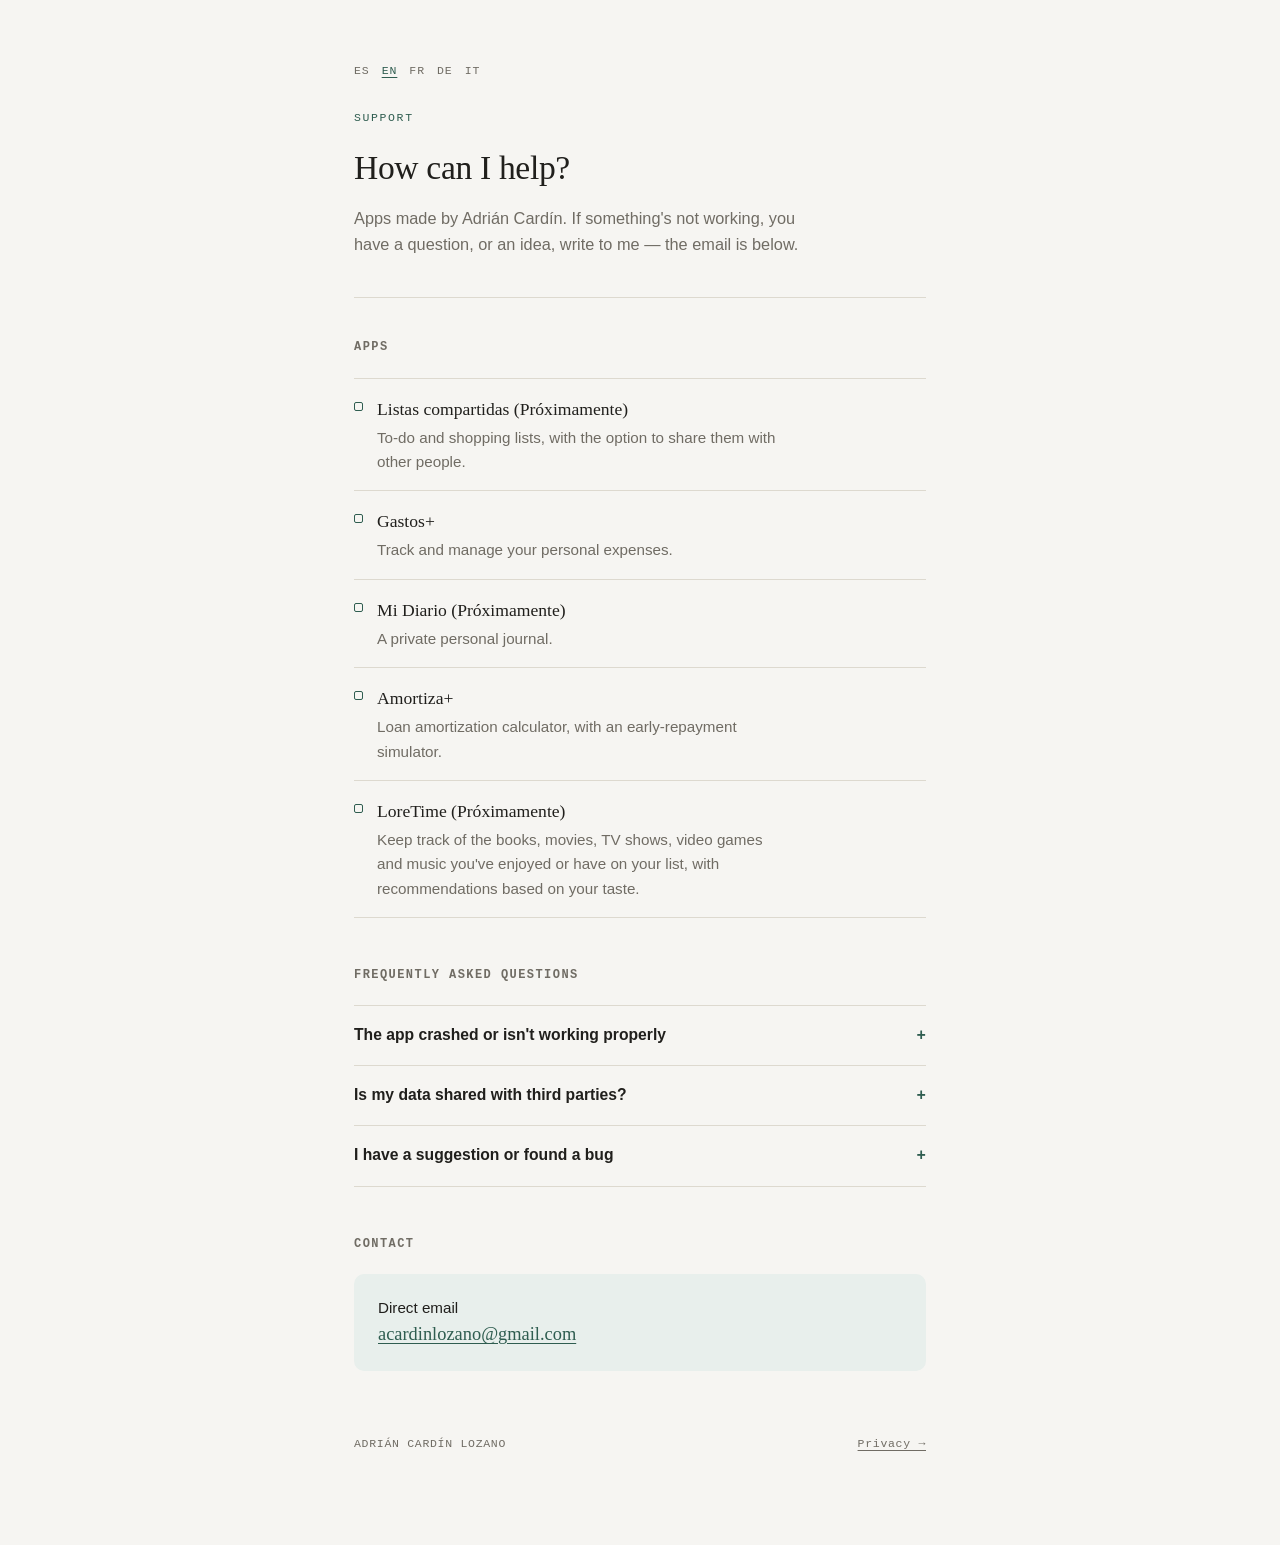
==== commit 2ce68916: "Añadir LoreTime a soporte y privacidad" ====
--- a/index.html
+++ b/index.html
@@ -50,6 +50,14 @@
         <p data-i18n="support.apps.app4.desc">Calculadora de amortización de préstamos, con simulador de amortizaciones anticipadas.</p>
       </div>
     </div>
+
+    <div class="app-row">
+      <span class="marker"></span>
+      <div>
+        <h3>LoreTime (Próximamente)</h3>
+        <p data-i18n="support.apps.app5.desc">Registro de los libros, películas, series, videojuegos y música que has disfrutado o tienes pendientes, con recomendaciones según tus gustos.</p>
+      </div>
+    </div>
   </section>
 
   <section>
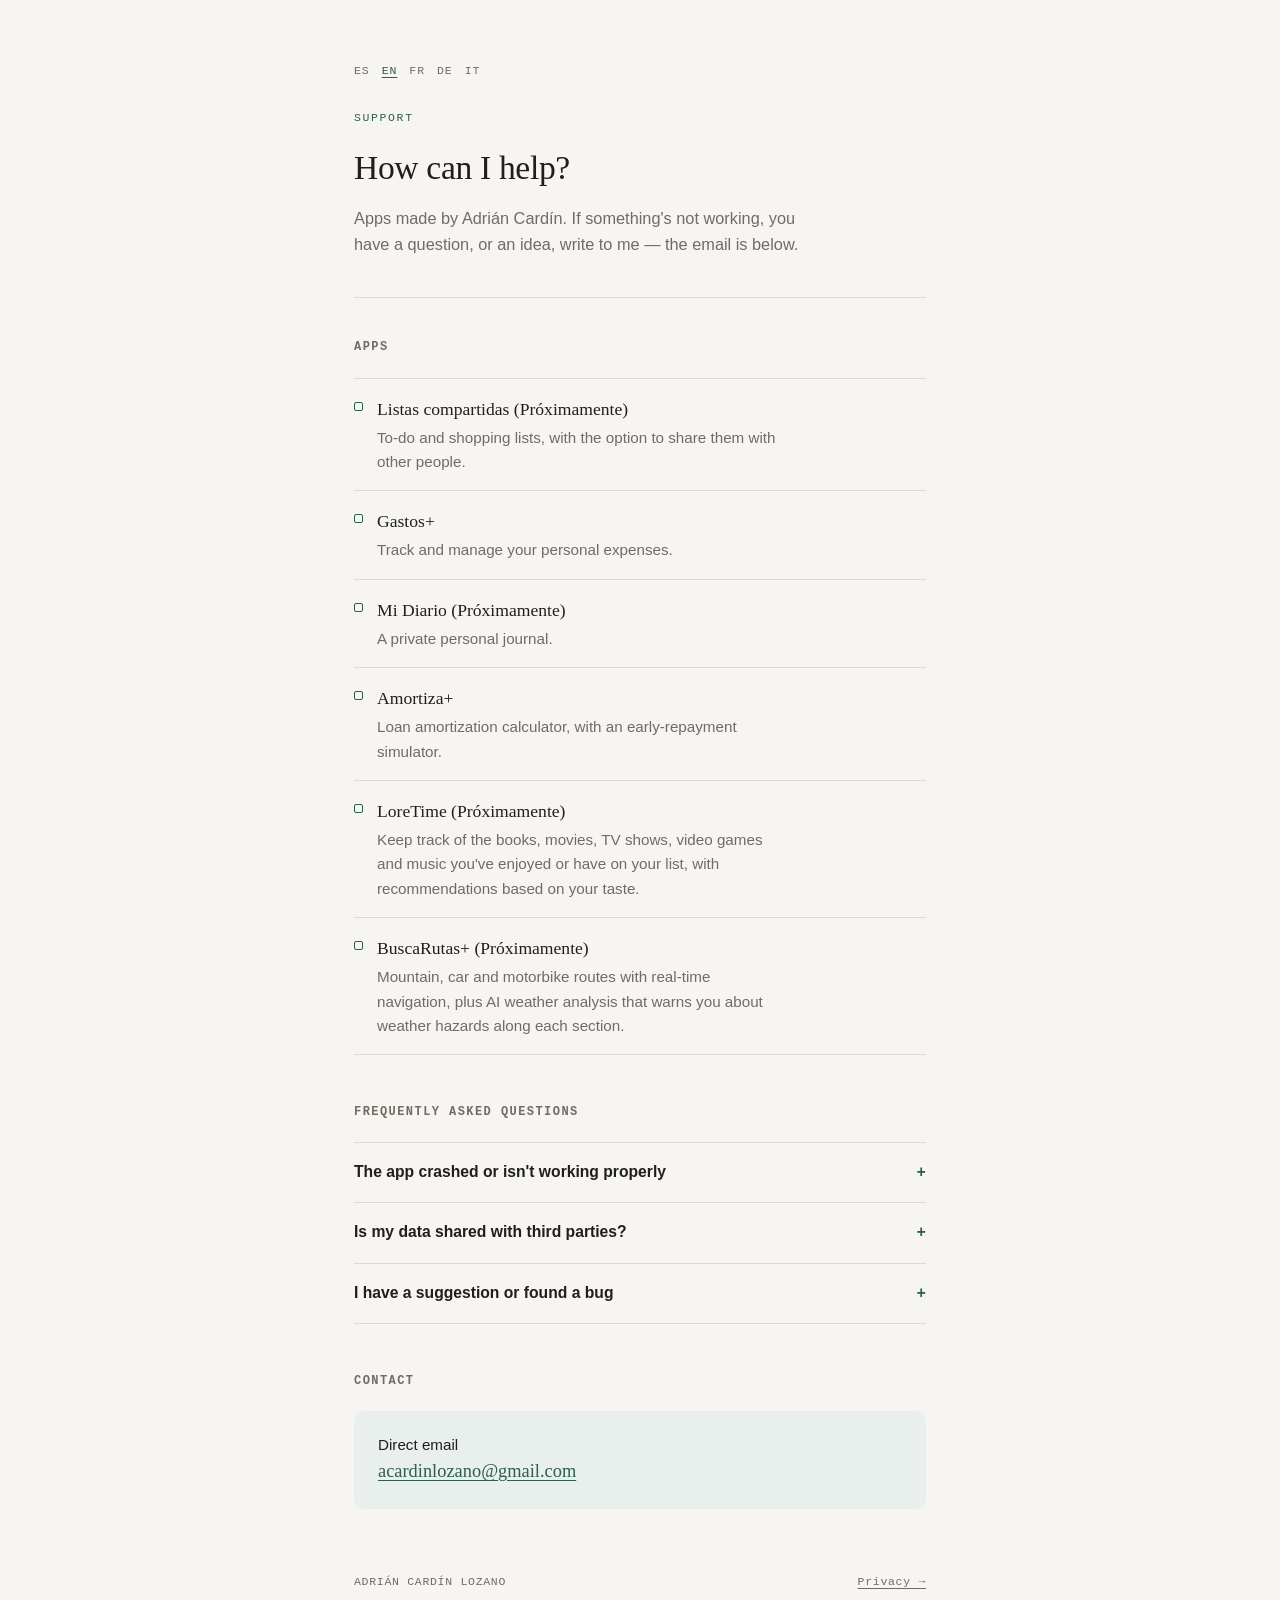
==== commit 31bd8fd0: "Añadir BuscaRutas+ a soporte y privacidad" ====
--- a/index.html
+++ b/index.html
@@ -58,6 +58,14 @@
         <p data-i18n="support.apps.app5.desc">Registro de los libros, películas, series, videojuegos y música que has disfrutado o tienes pendientes, con recomendaciones según tus gustos.</p>
       </div>
     </div>
+
+    <div class="app-row">
+      <span class="marker"></span>
+      <div>
+        <h3>BuscaRutas+ (Próximamente)</h3>
+        <p data-i18n="support.apps.app6.desc">Rutas de montaña, coche y moto con navegación en tiempo real, y análisis del tiempo con IA para avisarte de peligros meteorológicos en cada tramo.</p>
+      </div>
+    </div>
   </section>
 
   <section>
